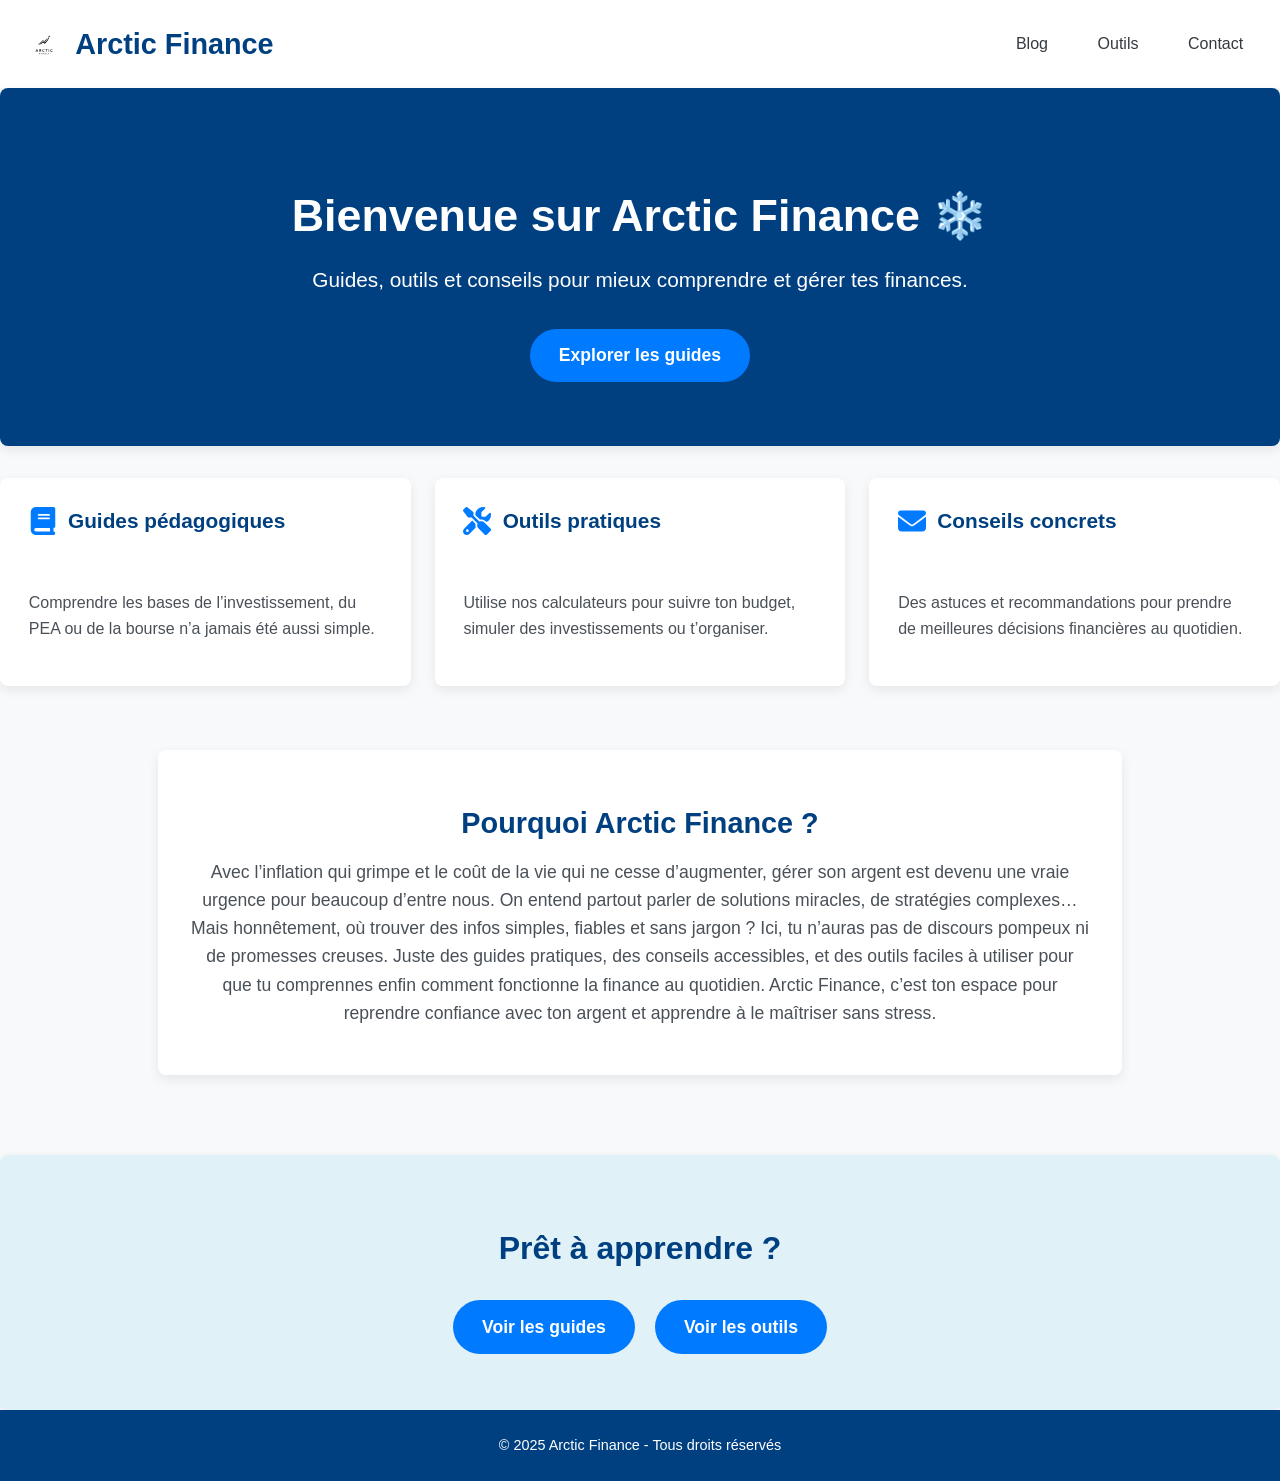
==== index.html @ b38e9c61 "Remplacement du logo en .png par un logo en .svg" ====
<!DOCTYPE html>
<html lang="fr">
<head>
  <meta charset="UTF-8" />
  <meta name="viewport" content="width=device-width, initial-scale=1" />
  <title>Arctic Finance - Bienvenue</title>
  <link rel="stylesheet" href="style.css" />
</head>
<body>

<header class="main-header">
    <div class="header-content">
    <a href="index.html" class="logo-link"> <div class="logo-container">
            <img src="Logo-Arctic-Finance.svg" alt="Logo Arctic Finance" class="site-logo" />
            <span class="site-title-text">Arctic Finance</span>
        </div>
    </a>
</div>

    <nav class="main-nav">
        <ul>
            <li><a href="blog.html">Blog</a></li>
            <li><a href="outils.html">Outils</a></li>
            <li><a href="contact.html">Contact</a></li>
        </ul>
    </nav>
</header>

  <section class="hero">
    <h1>Bienvenue sur Arctic Finance ❄️</h1>
    <p>Guides, outils et conseils pour mieux comprendre et gérer tes finances.</p>
    <a href="blog-guides.html" class="cta-button">Explorer les guides</a>
  </section>

  <section class="features">
    <a href="blog-guides.html" class="card-link">
      <div class="card">
        <h2>
          <svg class="card-icon" xmlns="http://www.w3.org/2000/svg" viewBox="0 0 448 512"><path d="M96 0C43 0 0 43 0 96L0 416c0 53 43 96 96 96l288 0 32 0c17.7 0 32-14.3 32-32s-14.3-32-32-32l0-64c17.7 0 32-14.3 32-32l0-320c0-17.7-14.3-32-32-32L384 0 96 0zm0 384l256 0 0 64L96 448c-17.7 0-32-14.3-32-32s14.3-32 32-32zm32-240c0-8.8 7.2-16 16-16l192 0c8.8 0 16 7.2 16 16s-7.2 16-16 16l-192 0c-8.8 0-16-7.2-16-16zm16 48l192 0c8.8 0 16 7.2 16 16s-7.2 16-16 16l-192 0c-8.8 0-16-7.2-16-16s7.2-16 16-16z"/></svg>
          Guides pédagogiques
        </h2>
        <p>Comprendre les bases de l’investissement, du PEA ou de la bourse n’a jamais été aussi simple.</p>
      </div>
    </a>

    <a href="outils.html" class="card-link">
    <div class="card">
        <h2>
            <svg class="card-icon" xmlns="http://www.w3.org/2000/svg" viewBox="0 0 512 512"><path d="M78.6 5C69.1-2.4 55.6-1.5 47 7L7 47c-8.5 8.5-9.4 22-2.1 31.6l80 104c4.5 5.9 11.6 9.4 19 9.4l54.1 0 109 109c-14.7 29-10 65.4 14.3 89.6l112 112c12.5 12.5 32.8 12.5 45.3 0l64-64c12.5-12.5 12.5-32.8 0-45.3l-112-112c-24.2-24.2-60.6-29-89.6-14.3l-109-109 0-54.1c0-7.5-3.5-14.5-9.4-19L78.6 5zM19.9 396.1C7.2 408.8 0 426.1 0 444.1C0 481.6 30.4 512 67.9 512c18 0 35.3-7.2 48-19.9L233.7 374.3c-7.8-20.9-9-43.6-3.6-65.1l-61.7-61.7L19.9 396.1zM512 144c0-10.5-1.1-20.7-3.2-30.5c-2.4-11.2-16.1-14.1-24.2-6l-63.9 63.9c-3 3-7.1 4.7-11.3 4.7L352 176c-8.8 0-16-7.2-16-16l0-57.4c0-4.2 1.7-8.3 4.7-11.3l63.9-63.9c8.1-8.1 5.2-21.8-6-24.2C388.7 1.1 378.5 0 368 0C288.5 0 224 64.5 224 144l0 .8 85.3 85.3c36-9.1 75.8 .5 104 28.7L429 274.5c49-23 83-72.8 83-130.5zM56 432a24 24 0 1 1 48 0 24 24 0 1 1 -48 0z"/></svg>
            Outils pratiques
        </h2>
        <p>Utilise nos calculateurs pour suivre ton budget, simuler des investissements ou t’organiser.</p>
    </div>
</a>

    <a href="#" class="card-link"> <div class="card">
        <h2>
            <svg class="card-icon" xmlns="http://www.w3.org/2000/svg" viewBox="0 0 512 512"><path d="M48 64C21.5 64 0 85.5 0 112c0 15.1 7.1 29.3 19.2 38.4L236.8 313.6c11.4 8.5 27 8.5 38.4 0L492.8 150.4c12.1-9.1 19.2-23.3 19.2-38.4c0-26.5-21.5-48-48-48L48 64zM0 176L0 384c0 35.3 28.7 64 64 64l384 0c35.3 0 64-28.7 64-64l0-208L294.4 339.2c-22.8 17.1-54 17.1-76.8 0L0 176z"/></svg>
            Conseils concrets
        </h2>
        <p>Des astuces et recommandations pour prendre de meilleures décisions financières au quotidien.</p>
    </div>
</a>
  </section>

  <section id="why-arctic">
    <h2>Pourquoi Arctic Finance ?</h2>
    <p>
      Avec l’inflation qui grimpe et le coût de la vie qui ne cesse d’augmenter, gérer son argent est devenu une vraie urgence pour beaucoup d’entre nous.
      On entend partout parler de solutions miracles, de stratégies complexes… Mais honnêtement, où trouver des infos simples, fiables et sans jargon ?
      Ici, tu n’auras pas de discours pompeux ni de promesses creuses. Juste des guides pratiques, des conseils accessibles, et des outils faciles à utiliser pour que tu comprennes enfin comment fonctionne la finance au quotidien.
      Arctic Finance, c’est ton espace pour reprendre confiance avec ton argent et apprendre à le maîtriser sans stress.
    </p>
</section>

  <section class="cta">
    <h2>Prêt à apprendre ?</h2>
    <a href="blog-guides.html" class="cta-button">Voir les guides</a>
    <a href="outils.html" class="cta-button">Voir les outils</a>
  </section>

  <footer>
    <p>© 2025 Arctic Finance - Tous droits réservés</p>
  </footer>
</body>
</html>
---- style.css ----
/* Variables pour les couleurs */
:root {
    --arctic-blue-dark: #004080; /* Bleu foncé pour les titres, accents */
    --arctic-blue-medium: #007bff; /* Bleu moyen pour les liens, boutons CTA */
    --arctic-blue-light: #e0f2f7; /* Bleu très clair pour les fonds subtils */
    --white: #ffffff;
    --light-gray: #f8f9fa; /* Arrière-plan général */
    --medium-gray: #dee2e6; /* Bordures, séparateurs */
    --dark-gray: #343a40; /* Texte principal */
    --text-color: #495057; /* Couleur de texte par défaut */
    --box-shadow: 0 4px 12px rgba(0, 0, 0, 0.08); /* Ombre légère pour les cartes */
    --border-radius: 8px;
    --transition-speed: 0.3s;
}

/* Styles généraux */
body {
    font-family: 'Segoe UI', Tahoma, Geneva, Verdana, sans-serif;
    margin: 0;
    padding: 0;
    line-height: 1.6;
    color: var(--text-color);
    background-color: var(--light-gray);
    display: flex;
    flex-direction: column;
    min-height: 100vh;
}

main {
    flex-grow: 1; /* Permet au contenu principal de prendre l'espace disponible */
    max-width: 1100px; /* Largeur maximale pour le contenu principal */
    margin: 2rem auto; /* Centrage et espace vertical */
    padding: 0 1.5rem; /* Padding horizontal pour les petits écrans */
}

@media (min-width: 768px) {
    main {
        padding: 0 2rem; /* Plus de padding sur les grands écrans */
    }
}


a {
    color: var(--arctic-blue-medium);
    text-decoration: none;
    transition: color var(--transition-speed) ease;
}

a:hover {
    color: var(--arctic-blue-dark);
}

h1, h2, h3, h4, h5, h6 {
    color: var(--arctic-blue-dark);
    margin-bottom: 0.8rem;
    line-height: 1.2;
}

p {
    margin-bottom: 1rem;
}

/* --- Header et Navigation --- */
.main-header {
    background-color: var(--white);
    box-shadow: 0 2px 8px rgba(0, 0, 0, 0.05);
    padding: 0.8rem 1.5rem;
    display: flex;
    flex-direction: column; /* Par défaut, les éléments sont en colonne */
    align-items: center;
    justify-content: space-between;
    gap: 1rem; /* Espace entre le logo et la nav */
}

@media (min-width: 768px) {
    .main-header {
        flex-direction: row; /* En ligne sur les écrans plus larges */
    }
}

.header-content {
    display: flex;
    align-items: center;
    flex-wrap: wrap; /* Permet au logo et titre de passer à la ligne si l'espace est limité */
    justify-content: center; /* Centrer sur mobile */
    text-align: center; /* Centrer le texte si le logo est sur une autre ligne */
}

@media (min-width: 768px) {
    .header-content {
        justify-content: flex-start; /* Aligner à gauche sur desktop */
        text-align: left;
    }
}


.logo-container {
    display: flex;
    align-items: center;
    gap: 0.7rem;
}

.site-logo {
    height: 40px; /* Taille du logo */
    width: auto;
    border-radius: 50%; /* Si tu veux un effet rond */
}

.site-title-text {
    font-size: 1.8rem;
    font-weight: 700;
    color: var(--arctic-blue-dark);
    white-space: nowrap; /* Empêche le titre de se couper */
}

.main-nav ul,
nav ul { /* Applique aussi au nav simple sur les autres pages */
    list-style: none;
    margin: 0;
    padding: 0;
    display: flex;
    flex-wrap: wrap; /* Permet aux éléments de passer à la ligne */
    justify-content: center; /* Centrer les liens */
    gap: 1rem 1.5rem; /* Espacement entre les liens */
}

.main-nav a,
nav a {
    display: block; /* Rend la zone cliquable plus grande */
    padding: 0.5rem 0.8rem;
    color: var(--dark-gray);
    font-weight: 500;
    transition: background-color var(--transition-speed) ease, color var(--transition-speed) ease;
    border-radius: var(--border-radius);
}

.main-nav a:hover,
nav a:hover,
.main-nav a.active,
nav a.active {
    background-color: var(--arctic-blue-light);
    color: var(--arctic-blue-dark);
}

/* --- Section Hero (Accueil) --- */
.hero {
    background-color: var(--arctic-blue-dark);
    color: var(--white);
    text-align: center;
    padding: 4rem 1.5rem;
    margin-bottom: 2rem;
    border-radius: var(--border-radius);
    box-shadow: var(--box-shadow);
}

.hero h1 {
    color: var(--white);
    font-size: 2.8rem;
    margin-bottom: 1rem;
}

.hero p {
    font-size: 1.3rem;
    margin-bottom: 2rem;
    max-width: 800px;
    margin-left: auto;
    margin-right: auto;
}

.cta-button {
    display: inline-block;
    background-color: var(--arctic-blue-medium);
    color: var(--white);
    padding: 0.8rem 1.8rem;
    border-radius: 50px; /* Bouton arrondi */
    font-weight: 600;
    font-size: 1.1rem;
    transition: background-color var(--transition-speed) ease, transform var(--transition-speed) ease;
    border: none;
    cursor: pointer;
}

.cta-button:hover {
    background-color: var(--arctic-blue-dark);
    transform: translateY(-2px); /* Léger effet de soulèvement */
}

/* --- Sections Features et Cards --- */
.features {
    display: grid;
    grid-template-columns: repeat(auto-fit, minmax(280px, 1fr)); /* 3 colonnes flexibles */
    gap: 1.5rem;
    margin-bottom: 2rem;
}

.card {
    background-color: var(--white);
    padding: 1.8rem;
    border-radius: var(--border-radius);
    box-shadow: var(--box-shadow);
    transition: transform var(--transition-speed) ease, box-shadow var(--transition-speed) ease;
    display: flex;
    flex-direction: column;
    justify-content: space-between;
    min-height: 150px; /* Hauteur minimale pour l'homogénéité */
}

.card:hover {
    transform: translateY(-5px); /* Léger effet de soulèvement au survol */
    box-shadow: 0 6px 16px rgba(0, 0, 0, 0.12);
}

.card h2 {
    font-size: 1.3rem;
    margin-top: 0;
    display: flex;
    align-items: center;
    gap: 0.7rem;
    color: var(--arctic-blue-dark);
}

.card p {
    font-size: 1rem;
    color: var(--text-color);
}

.card-icon {
    width: 28px; /* Taille des icônes SVG */
    height: 28px;
    fill: var(--arctic-blue-medium); /* Couleur de l'icône */
}

/* Pour le SVG spécifique sur la page d'accueil */
.features .card svg path {
    fill: var(--arctic-blue-medium);
}


/* --- Section "Pourquoi Arctic Finance" --- */
#why-arctic {
    background-color: var(--white);
    max-width: 700px;
    margin: 3rem auto;
    padding: 2rem;
    border-radius: var(--border-radius);
    box-shadow: var(--box-shadow);
    color: var(--dark-gray); /* Couleur de texte plus foncée pour le contraste */
    text-align: center;
}

#why-arctic h2 {
    color: var(--arctic-blue-dark);
    font-size: 1.8rem;
    margin-bottom: 1rem;
}

#why-arctic p {
    font-size: 1.1rem;
    line-height: 1.6;
}

/* --- Section CTA (Apprendre / Explorer) --- */
.cta {
    text-align: center;
    padding: 3rem 1.5rem;
    background-color: var(--arctic-blue-light);
    border-radius: var(--border-radius);
    margin-top: 3rem;
    box-shadow: var(--box-shadow);
}

.cta h2 {
    font-size: 2rem;
    margin-bottom: 1.5rem;
    color: var(--arctic-blue-dark);
}

.cta .cta-button {
    margin: 0.5rem;
}

/* --- Footer --- */
footer {
    background-color: var(--arctic-blue-dark);
    color: var(--white);
    text-align: center;
    padding: 1.5rem 1rem;
    margin-top: auto; /* Pousse le footer en bas de page */
    font-size: 0.9rem;
}

/* --- Styles spécifiques aux pages --- */

/* Page Blog */
.blog-section h2 {
    font-size: 2.2rem;
    text-align: center;
    margin-bottom: 1rem;
}

.blog-section .intro {
    font-size: 1.1rem;
    text-align: center;
    margin-bottom: 2rem;
    color: var(--text-color);
}

.blog-links {
    display: grid;
    grid-template-columns: repeat(auto-fit, minmax(250px, 1fr));
    gap: 1.5rem;
}

.blog-links .card {
    display: flex;
    justify-content: center;
    align-items: center;
    text-align: center;
    font-size: 1.5rem;
    font-weight: 600;
    color: var(--arctic-blue-dark);
    height: 120px; /* Hauteur fixe pour les cartes de catégorie */
    transition: background-color var(--transition-speed) ease;
}

.blog-links .card:hover {
    background-color: var(--arctic-blue-light);
}

.blog-links .card-link {
    text-decoration: none;
    color: inherit;
}

.blog-links .card.disabled {
    opacity: 0.6;
    cursor: not-allowed;
    background-color: var(--medium-gray);
    color: var(--dark-gray);
}

.blog-links .card.disabled:hover {
    transform: none;
    box-shadow: var(--box-shadow);
    background-color: var(--medium-gray); /* Pas de changement de couleur au survol */
}

/* Page Outils */
.outil-interets {
    background-color: var(--white);
    padding: 2rem;
    border-radius: var(--border-radius);
    box-shadow: var(--box-shadow);
    max-width: 600px;
    margin: 2rem auto;
}

.outil-interets h2 {
    text-align: center;
    margin-bottom: 1.5rem;
    font-size: 1.8rem;
}

.outil-interets form {
    display: flex;
    flex-direction: column;
    gap: 1rem;
}

.outil-interets label {
    font-weight: 600;
    color: var(--dark-gray);
    margin-bottom: 0.2rem;
    display: block; /* Assure que le label prend sa propre ligne */
}

.outil-interets input[type="number"],
.outil-interets select {
    width: calc(100% - 20px); /* Ajuste pour le padding */
    padding: 0.8rem 10px;
    border: 1px solid var(--medium-gray);
    border-radius: 5px;
    font-size: 1rem;
    box-sizing: border-box; /* Inclut padding et border dans la largeur */
}

.outil-interets button[type="submit"] {
    background-color: var(--arctic-blue-medium);
    color: var(--white);
    padding: 0.9rem 1.5rem;
    border: none;
    border-radius: 5px;
    font-size: 1.1rem;
    cursor: pointer;
    transition: background-color var(--transition-speed) ease;
    margin-top: 1rem;
}

.outil-interets button[type="submit"]:hover {
    background-color: var(--arctic-blue-dark);
}

.resultat {
    margin-top: 1.5rem;
    padding: 1rem;
    background-color: var(--arctic-blue-light);
    border: 1px solid var(--arctic-blue-medium);
    border-radius: var(--border-radius);
    text-align: center;
    font-size: 1.2rem;
    font-weight: 600;
    color: var(--arctic-blue-dark);
}

/* Page Contact */
#contact-form {
    background-color: var(--white);
    padding: 2rem;
    border-radius: var(--border-radius);
    box-shadow: var(--box-shadow);
    display: flex;
    flex-direction: column;
    gap: 1rem;
    max-width: 600px;
    margin: 2rem auto;
}

#contact-form h1,
#contact-form p {
    text-align: center;
}

#contact-form div {
    margin-bottom: 0.5rem;
}

#contact-form label {
    display: block;
    margin-bottom: 0.5rem;
    font-weight: 600;
    color: var(--dark-gray);
}

#contact-form input[type="text"],
#contact-form input[type="email"],
#contact-form textarea {
    width: calc(100% - 20px);
    padding: 0.8rem 10px;
    border: 1px solid var(--medium-gray);
    border-radius: 5px;
    font-size: 1rem;
    box-sizing: border-box;
}

#contact-form textarea {
    resize: vertical; /* Permet le redimensionnement vertical */
    min-height: 100px;
}

#contact-form button[type="submit"] {
    background-color: var(--arctic-blue-medium);
    color: var(--white);
    padding: 0.9rem 1.5rem;
    border: none;
    border-radius: 5px;
    font-size: 1.1rem;
    cursor: pointer;
    transition: background-color var(--transition-speed) ease;
    align-self: flex-start; /* Aligner le bouton à gauche */
    margin-top: 1rem;
}

#contact-form button[type="submit"]:hover {
    background-color: var(--arctic-blue-dark);
}

#contact-info {
    text-align: center;
    margin-top: 2rem;
    padding: 1.5rem;
    background-color: var(--arctic-blue-light);
    border-radius: var(--border-radius);
    box-shadow: var(--box-shadow);
}

#contact-info h2 {
    margin-bottom: 0.8rem;
    font-size: 1.6rem;
    color: var(--arctic-blue-dark);
}

#contact-info p {
    font-size: 1.1rem;
    margin: 0;
}

#modal {
    position: fixed;
    top: 0;
    left: 0;
    width: 100vw;
    height: 100vh;
    background: rgba(0, 0, 0, 0.6);
    display: flex;
    justify-content: center;
    align-items: center;
    z-index: 1000;
    display: none; /* Masqué par défaut */
    backdrop-filter: blur(5px); /* Effet de flou sur l'arrière-plan */
}

#modal > div {
    background: var(--white);
    padding: 2.5rem;
    border-radius: var(--border-radius);
    max-width: 450px;
    text-align: center;
    box-shadow: 0 5px 20px rgba(0, 0, 0, 0.4);
    animation: fadeInScale 0.3s ease-out forwards; /* Animation à l'apparition */
}

@keyframes fadeInScale {
    from {
        opacity: 0;
        transform: scale(0.9);
    }
    to {
        opacity: 1;
        transform: scale(1);
    }
}

#modal h2 {
    color: var(--arctic-blue-dark);
    margin-bottom: 1rem;
    font-size: 1.8rem;
}

#modal p {
    font-size: 1.1rem;
    color: var(--dark-gray);
}


/* Page Guides et Articles (Général) */
.page-intro {
    background-color: var(--arctic-blue-light);
    padding: 2rem 1.5rem;
    border-radius: var(--border-radius);
    text-align: center;
    margin-bottom: 2rem;
    box-shadow: var(--box-shadow);
}

.page-intro h2 {
    font-size: 2rem;
    color: var(--arctic-blue-dark);
    margin-bottom: 0.8rem;
}

.page-intro p {
    font-size: 1.1rem;
    color: var(--text-color);
}

/* Listes d'articles/guides */
.actus-liste,
.guides-list { /* J'ai ajouté .guides-list pour la cohérence future */
    display: grid;
    gap: 1.5rem;
}

.actus-liste .preview,
.guides-list .preview,
.guides-list .card {
    background-color: var(--white);
    padding: 1.5rem;
    border-radius: var(--border-radius);
    box-shadow: var(--box-shadow);
    transition: transform var(--transition-speed) ease, box-shadow var(--transition-speed) ease;
    cursor: pointer;
}

.actus-liste .preview:hover,
.guides-list .preview:hover,
.guides-list .card:hover {
    transform: translateY(-5px);
    box-shadow: 0 6px 16px rgba(0, 0, 0, 0.12);
}

.actus-liste .preview h2,
.guides-list .preview h2,
.guides-list .card h2 {
    font-size: 1.5rem;
    margin-top: 0;
    color: var(--arctic-blue-dark);
}

.actus-liste .preview p,
.guides-list .preview p,
.guides-list .card p {
    font-size: 1rem;
    color: var(--text-color);
    margin-bottom: 1rem;
}

.actus-liste .preview .btn {
    display: inline-block;
    background-color: var(--arctic-blue-medium);
    color: var(--white);
    padding: 0.6rem 1.2rem;
    border-radius: 5px;
    font-weight: 500;
    transition: background-color var(--transition-speed) ease;
}

.actus-liste .preview .btn:hover {
    background-color: var(--arctic-blue-dark);
}

/* Styles pour les pages de contenu (ex: guide PEA) */
.article-content { /* Utilise cette classe pour le main des pages d'articles/guides */
    background-color: var(--white);
    padding: 2.5rem;
    border-radius: var(--border-radius);
    box-shadow: var(--box-shadow);
}

.article-content h1 {
    font-size: 2.5rem;
    margin-bottom: 1.5rem;
    text-align: center;
}

.article-content h2 {
    font-size: 1.8rem;
    border-bottom: 2px solid var(--arctic-blue-light);
    padding-bottom: 0.5rem;
    margin-top: 2rem;
    margin-bottom: 1rem;
}

.article-content p {
    font-size: 1.1rem;
    margin-bottom: 1.2rem;
}

.article-content ul,
.article-content ol {
    margin-left: 1.5rem;
    margin-bottom: 1.5rem;
    line-height: 1.8;
}

.article-content ul li::marker {
    color: var(--arctic-blue-medium);
}

.article-content ol li::marker {
    color: var(--arctic-blue-medium);
    font-weight: bold;
}

.article-content .return-link {
    display: inline-block;
    margin-top: 2rem;
    font-size: 1rem;
    font-weight: 600;
}

/* Réinitialisation des styles inline pour laisser le CSS prendre le dessus */
/* C'est important car les styles inline ont une priorité plus élevée */
/* Ceci s'assure que même si des styles inline subsistaient, le CSS prendrait le dessus.
   Cependant, l'objectif est de les retirer complètement du HTML. */
#why-arctic,
.contact-form-container,
.guides-container,
.outils-container {
    max-width: 900px;
    margin: 2rem auto !important;
    padding: 2rem !important;
    border-radius: var(--border-radius) !important;
    box-shadow: var(--box-shadow) !important;
    background-color: var(--white) !important;
    color: var(--text-color) !important;
    font-family: inherit !important;
}

/* Spécifique pour le main des pages qui avaient des styles inline */
body > nav + main {
    max-width: 900px;
    margin: 2rem auto;
    padding: 0 1.5rem;
}

/* Adapter les styles h1 des pages de contenu */
body > nav + main h1 {
    font-size: 2.2rem !important;
    color: var(--arctic-blue-dark) !important;
    margin-bottom: 1.5rem !important;
    text-align: left !important;
}

/* Adapter les styles de grille des pages de contenu */
body > nav + main > div {
    display: grid !important;
    gap: 1.5rem !important;
}

/* Enlève les styles inline des ancres dans les cartes */
.card a {
    text-decoration: none !important;
    color: inherit !important;
    display: block !important;
}

/* Correction pour le footer des pages de contenu */
footer p {
    font-size: 0.9rem;
    color: var(--white);
    margin: 0;
}

/* Styles Responsives */
@media (max-width: 768px) {
    .main-header {
        flex-direction: column;
        text-align: center;
    }
    .main-nav ul {
        flex-direction: column;
        gap: 0.5rem;
    }
    .hero h1 {
        font-size: 2rem;
    }
    .hero p {
        font-size: 1rem;
    }
    .features {
        grid-template-columns: 1fr; /* Une colonne sur mobile */
    }
    main {
        padding: 0 1rem;
    }
    #why-arctic,
    .outil-interets,
    #contact-form,
    #contact-info,
    .article-content {
        padding: 1.5rem 1rem;
        margin: 1.5rem auto;
    }
    .cta h2 {
        font-size: 1.8rem;
    }
}

@media (max-width: 480px) {
    .site-title-text {
        font-size: 1.5rem;
    }
    .site-logo {
        height: 35px;
    }
    .hero h1 {
        font-size: 1.8rem;
    }
    .hero p {
        font-size: 0.9rem;
    }
    .cta-button {
        padding: 0.6rem 1.2rem;
        font-size: 1rem;
    }
    .card h2 {
        font-size: 1.2rem;
    }
    .card p {
        font-size: 0.9rem;
    }
    .outil-interets input,
    .outil-interets select,
    .outil-interets button {
        padding: 0.7rem;
        font-size: 0.9rem;
    }
    #contact-form input,
    #contact-form textarea,
    #contact-form button {
        padding: 0.7rem;
        font-size: 0.9rem;
    }
}

/* --- Nouveaux styles pour le logo cliquable --- */
.logo-link {
    text-decoration: none; 
    color: inherit; 
    display: flex; 
    align-items: center; 
    padding: 0.5rem 0; 
}

.logo-link:hover .site-title-text {
    color: var(--arctic-blue-medium); 
}
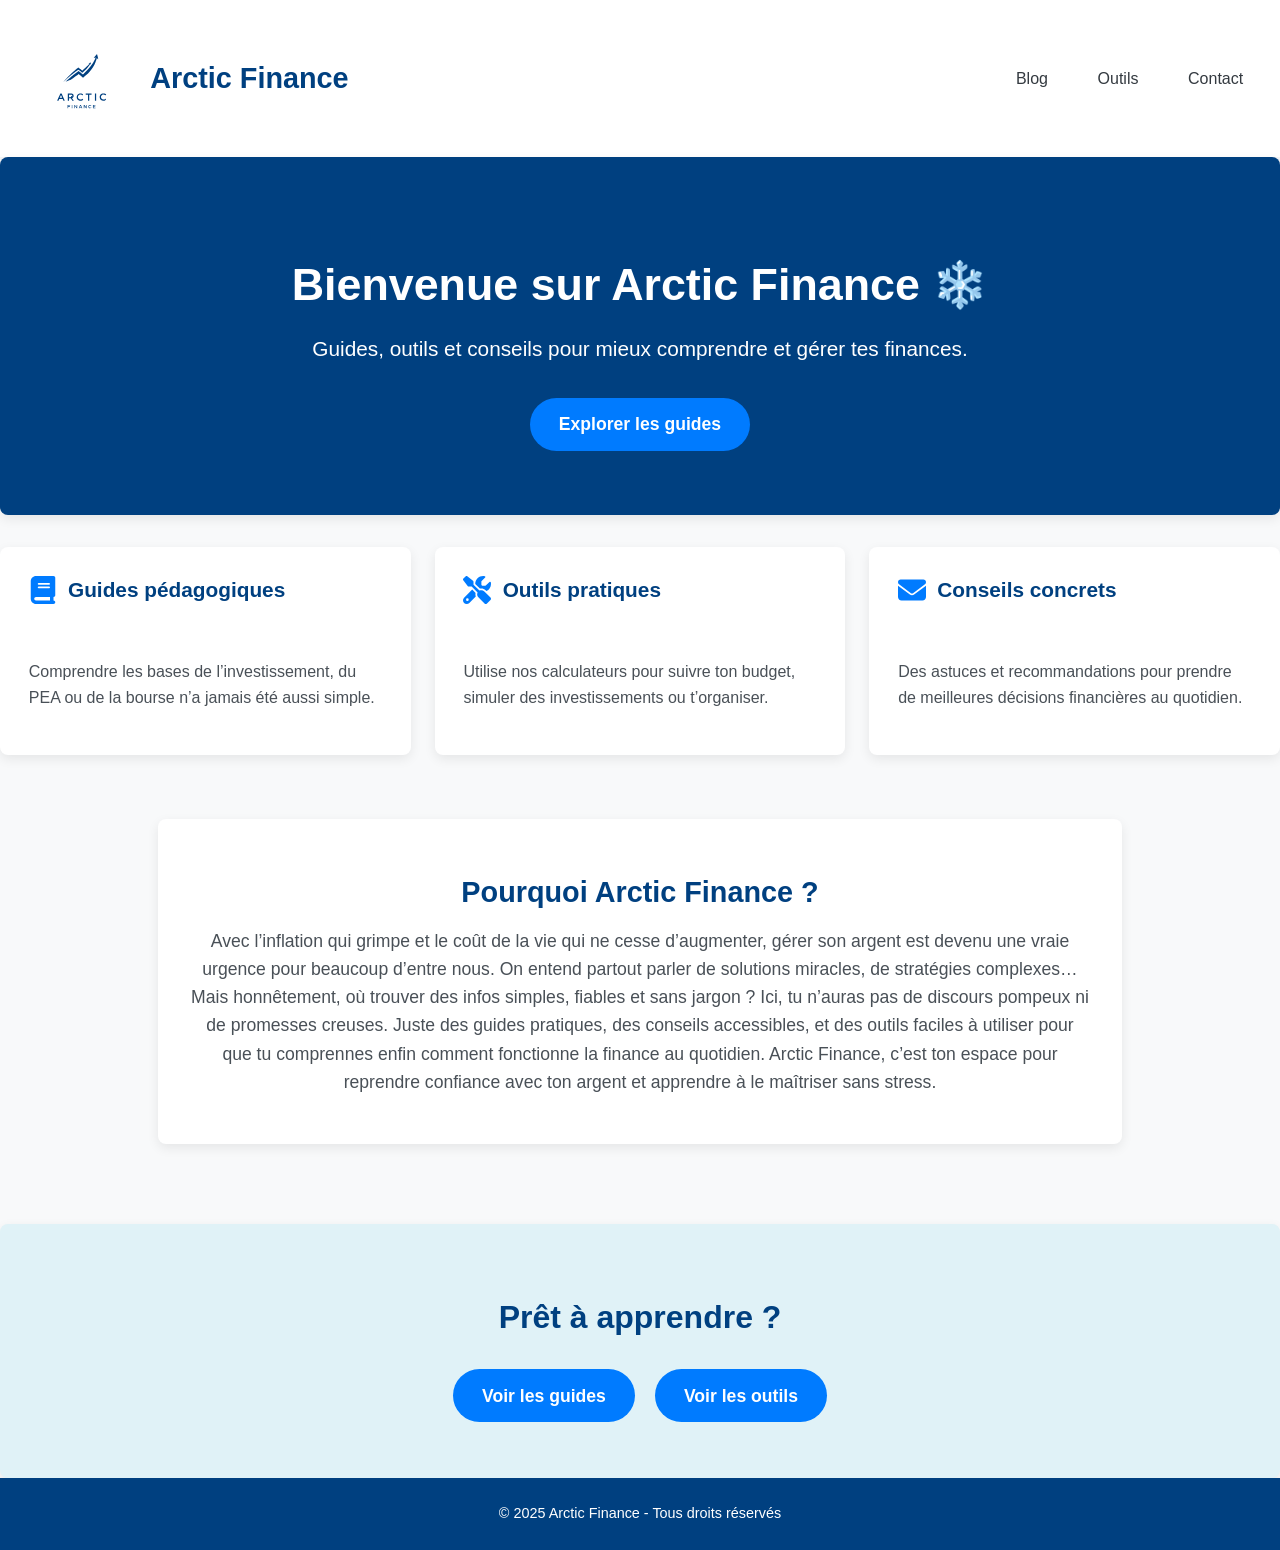
==== commit 18c1b5d6: "Ajout d'un favicon" ====
--- a/index.html
+++ b/index.html
@@ -1,13 +1,25 @@
 <!DOCTYPE html>
 <html lang="fr">
 <head>
-  <meta charset="UTF-8" />
-  <meta name="viewport" content="width=device-width, initial-scale=1" />
-  <title>Arctic Finance - Bienvenue</title>
-  <link rel="stylesheet" href="style.css" />
+    <meta charset="UTF-8" />
+    <meta name="viewport" content="width=device-width, initial-scale=1" />
+    <title>Arctic Finance - Bien bienvenue</title>
+    <link rel="stylesheet" href="style.css" />
+
+    <link rel="icon" type="image/x-icon" href="/favicon/favicon.ico">
+
+    <link rel="manifest" href="/favicon/site.webmanifest">
+    <meta name="theme-color" content="#ffffff">
+    <link rel="apple-touch-icon" sizes="180x180" href="/favicon/apple-touch-icon.png">
+
+    <link rel="icon" type="image/png" sizes="16x16" href="/favicon/favicon-16x16.png">
+    <link rel="icon" type="image/png" sizes="32x32" href="/favicon/favicon-32x32.png">
+    <link rel="icon" type="image/png" sizes="192x192" href="/favicon/android-chrome-192x192.png">
+    <link rel="icon" type="image/png" sizes="512x512" href="/favicon/android-chrome-512x512.png">
 </head>
 <body>
 
+  
 <header class="main-header">
     <div class="header-content">
     <a href="index.html" class="logo-link"> <div class="logo-container">
--- a/style.css
+++ b/style.css
@@ -101,7 +101,7 @@
 }
 
 .site-logo {
-    height: 40px; /* Taille du logo */
+    height: 115px; /* Taille du logo */
     width: auto;
     border-radius: 50%; /* Si tu veux un effet rond */
 }
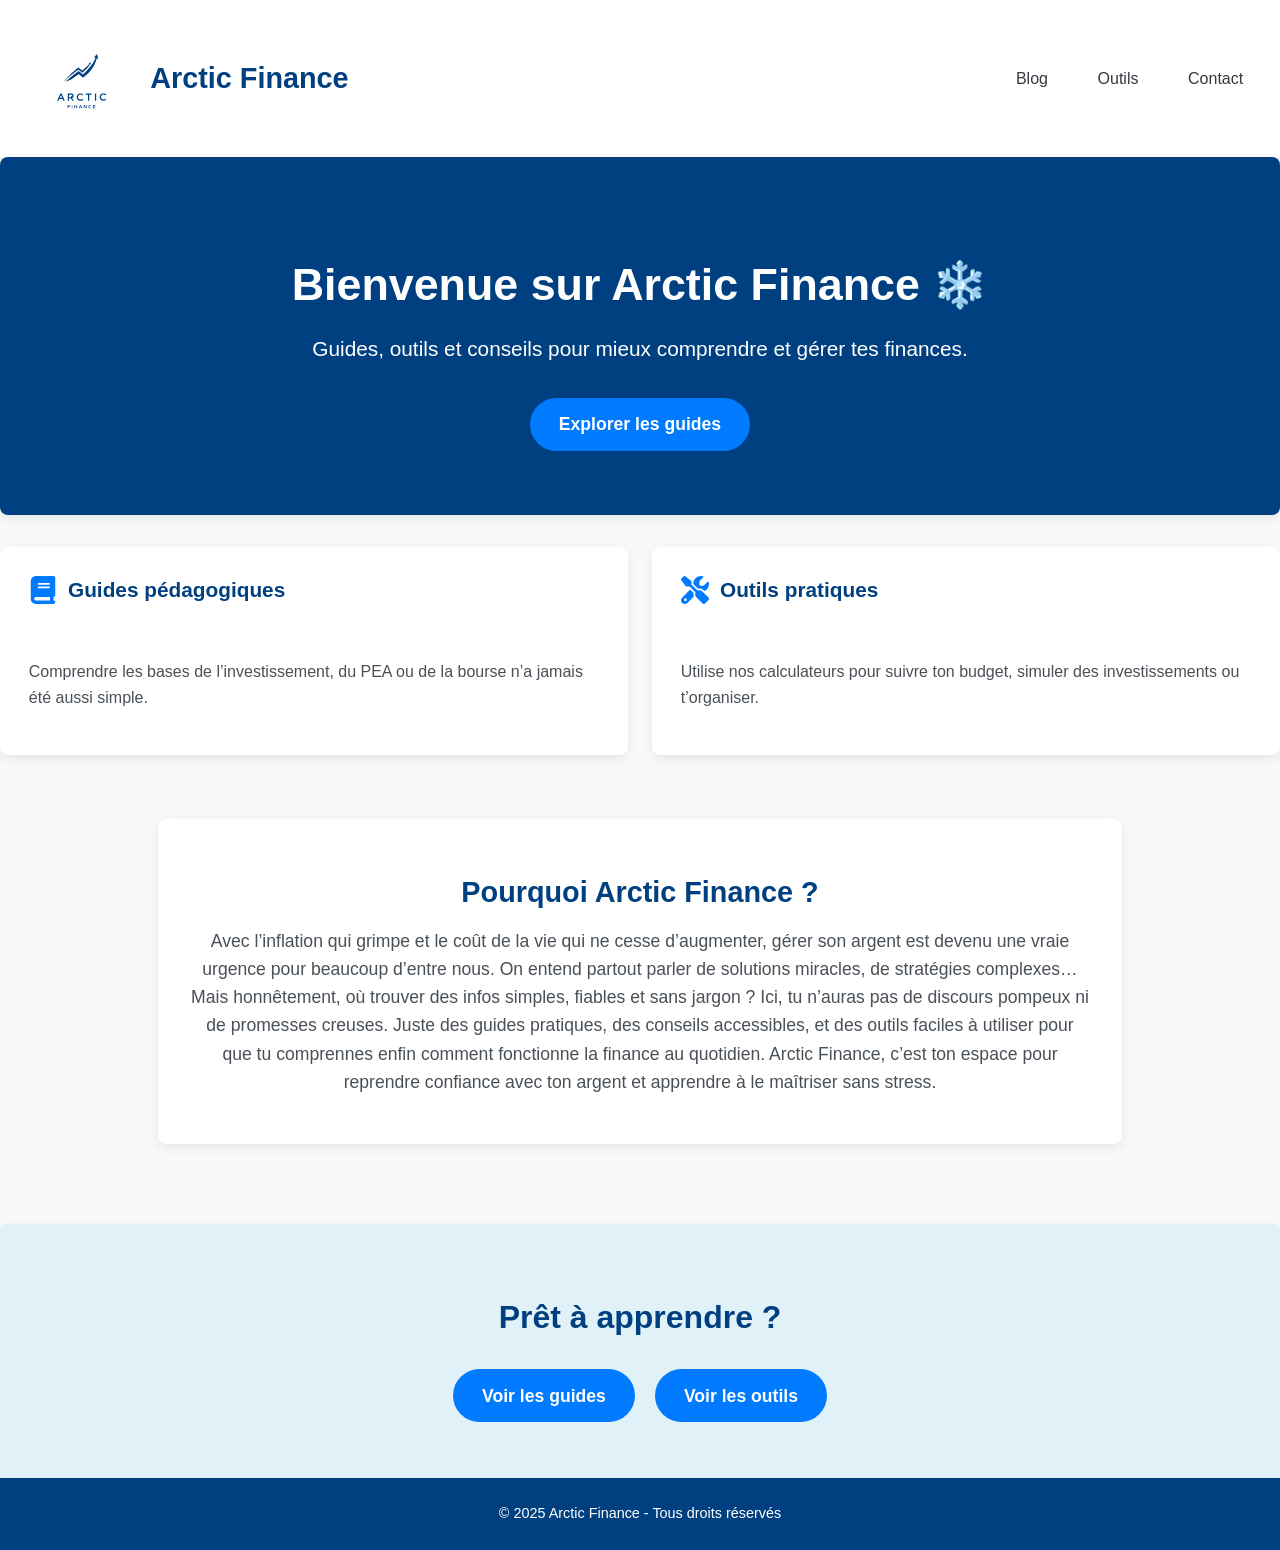
==== commit 7b4dc959: "Suppression de la section "Conseils concrets"" ====
--- a/index.html
+++ b/index.html
@@ -3,7 +3,7 @@
 <head>
     <meta charset="UTF-8" />
     <meta name="viewport" content="width=device-width, initial-scale=1" />
-    <title>Arctic Finance - Bien bienvenue</title>
+    <title>Arctic Finance - Bienvenue</title>
     <link rel="stylesheet" href="style.css" />
 
     <link rel="icon" type="image/x-icon" href="/favicon/favicon.ico">
@@ -65,14 +65,6 @@
     </div>
 </a>
 
-    <a href="#" class="card-link"> <div class="card">
-        <h2>
-            <svg class="card-icon" xmlns="http://www.w3.org/2000/svg" viewBox="0 0 512 512"><path d="M48 64C21.5 64 0 85.5 0 112c0 15.1 7.1 29.3 19.2 38.4L236.8 313.6c11.4 8.5 27 8.5 38.4 0L492.8 150.4c12.1-9.1 19.2-23.3 19.2-38.4c0-26.5-21.5-48-48-48L48 64zM0 176L0 384c0 35.3 28.7 64 64 64l384 0c35.3 0 64-28.7 64-64l0-208L294.4 339.2c-22.8 17.1-54 17.1-76.8 0L0 176z"/></svg>
-            Conseils concrets
-        </h2>
-        <p>Des astuces et recommandations pour prendre de meilleures décisions financières au quotidien.</p>
-    </div>
-</a>
   </section>
 
   <section id="why-arctic">
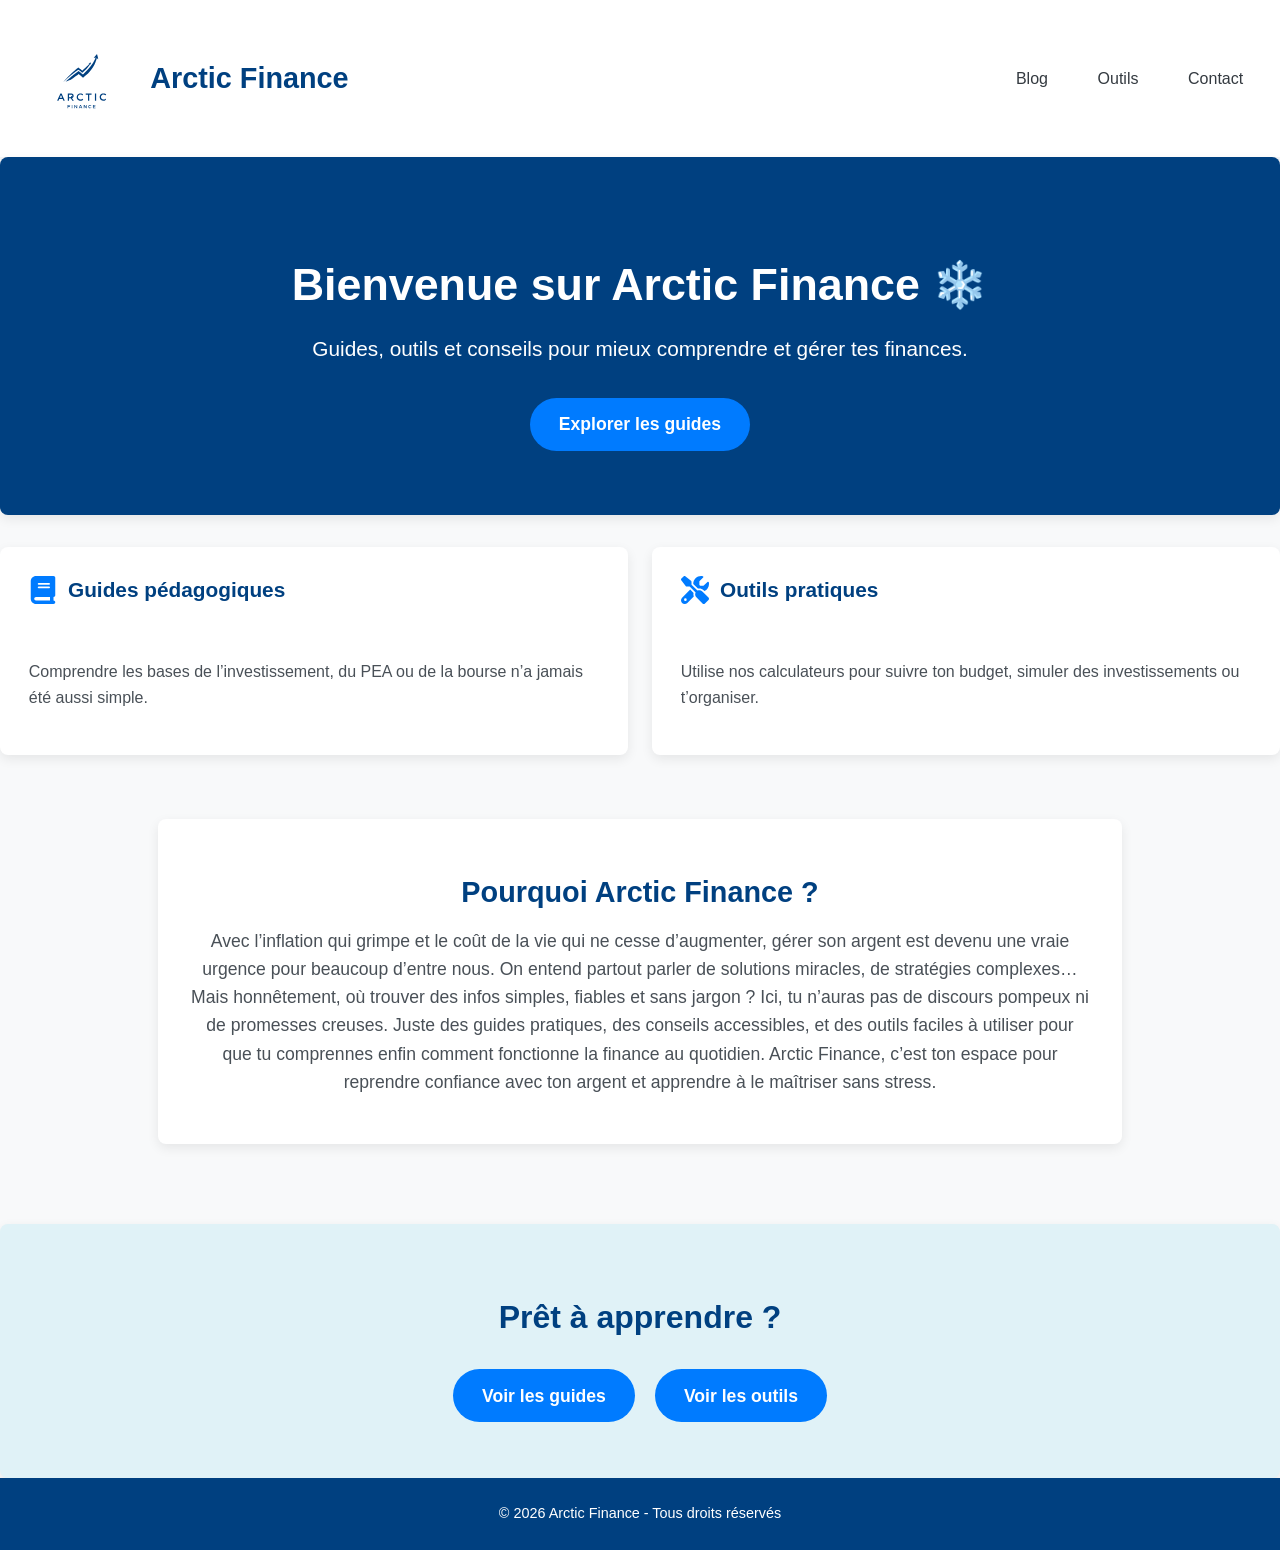
==== commit dd32aef9: "Modification du footer pour mettre à jour automatiquement l'année" ====
--- a/index.html
+++ b/index.html
@@ -3,7 +3,7 @@
 <head>
     <meta charset="UTF-8" />
     <meta name="viewport" content="width=device-width, initial-scale=1" />
-    <title>Arctic Finance - Bienvenue</title>
+    <title>Bienvenue - Arctic Finance</title>
     <link rel="stylesheet" href="style.css" />
 
     <link rel="icon" type="image/x-icon" href="/favicon/favicon.ico">
@@ -48,7 +48,7 @@
     <a href="blog-guides.html" class="card-link">
       <div class="card">
         <h2>
-          <svg class="card-icon" xmlns="http://www.w3.org/2000/svg" viewBox="0 0 448 512"><path d="M96 0C43 0 0 43 0 96L0 416c0 53 43 96 96 96l288 0 32 0c17.7 0 32-14.3 32-32s-14.3-32-32-32l0-64c17.7 0 32-14.3 32-32l0-320c0-17.7-14.3-32-32-32L384 0 96 0zm0 384l256 0 0 64L96 448c-17.7 0-32-14.3-32-32s14.3-32 32-32zm32-240c0-8.8 7.2-16 16-16l192 0c8.8 0 16 7.2 16 16s-7.2 16-16 16l-192 0c-8.8 0-16-7.2-16-16zm16 48l192 0c8.8 0 16 7.2 16 16s-7.2 16-16 16l-192 0c-8.8 0-16-7.2-16-16s7.2-16 16-16z"/></svg>
+          <svg class="card-icon" aria-hidden="true" xmlns="http://www.w3.org/2000/svg" viewBox="0 0 448 512"><path d="M96 0C43 0 0 43 0 96L0 416c0 53 43 96 96 96l288 0 32 0c17.7 0 32-14.3 32-32s-14.3-32-32-32l0-64c17.7 0 32-14.3 32-32l0-320c0-17.7-14.3-32-32-32L384 0 96 0zm0 384l256 0 0 64L96 448c-17.7 0-32-14.3-32-32s14.3-32 32-32zm32-240c0-8.8 7.2-16 16-16l192 0c8.8 0 16 7.2 16 16s-7.2 16-16 16l-192 0c-8.8 0-16-7.2-16-16zm16 48l192 0c8.8 0 16 7.2 16 16s-7.2 16-16 16l-192 0c-8.8 0-16-7.2-16-16s7.2-16 16-16z"/></svg>
           Guides pédagogiques
         </h2>
         <p>Comprendre les bases de l’investissement, du PEA ou de la bourse n’a jamais été aussi simple.</p>
@@ -58,7 +58,7 @@
     <a href="outils.html" class="card-link">
     <div class="card">
         <h2>
-            <svg class="card-icon" xmlns="http://www.w3.org/2000/svg" viewBox="0 0 512 512"><path d="M78.6 5C69.1-2.4 55.6-1.5 47 7L7 47c-8.5 8.5-9.4 22-2.1 31.6l80 104c4.5 5.9 11.6 9.4 19 9.4l54.1 0 109 109c-14.7 29-10 65.4 14.3 89.6l112 112c12.5 12.5 32.8 12.5 45.3 0l64-64c12.5-12.5 12.5-32.8 0-45.3l-112-112c-24.2-24.2-60.6-29-89.6-14.3l-109-109 0-54.1c0-7.5-3.5-14.5-9.4-19L78.6 5zM19.9 396.1C7.2 408.8 0 426.1 0 444.1C0 481.6 30.4 512 67.9 512c18 0 35.3-7.2 48-19.9L233.7 374.3c-7.8-20.9-9-43.6-3.6-65.1l-61.7-61.7L19.9 396.1zM512 144c0-10.5-1.1-20.7-3.2-30.5c-2.4-11.2-16.1-14.1-24.2-6l-63.9 63.9c-3 3-7.1 4.7-11.3 4.7L352 176c-8.8 0-16-7.2-16-16l0-57.4c0-4.2 1.7-8.3 4.7-11.3l63.9-63.9c8.1-8.1 5.2-21.8-6-24.2C388.7 1.1 378.5 0 368 0C288.5 0 224 64.5 224 144l0 .8 85.3 85.3c36-9.1 75.8 .5 104 28.7L429 274.5c49-23 83-72.8 83-130.5zM56 432a24 24 0 1 1 48 0 24 24 0 1 1 -48 0z"/></svg>
+            <svg class="card-icon" aria-hidden="true" xmlns="http://www.w3.org/2000/svg" viewBox="0 0 512 512"><path d="M78.6 5C69.1-2.4 55.6-1.5 47 7L7 47c-8.5 8.5-9.4 22-2.1 31.6l80 104c4.5 5.9 11.6 9.4 19 9.4l54.1 0 109 109c-14.7 29-10 65.4 14.3 89.6l112 112c12.5 12.5 32.8 12.5 45.3 0l64-64c12.5-12.5 12.5-32.8 0-45.3l-112-112c-24.2-24.2-60.6-29-89.6-14.3l-109-109 0-54.1c0-7.5-3.5-14.5-9.4-19L78.6 5zM19.9 396.1C7.2 408.8 0 426.1 0 444.1C0 481.6 30.4 512 67.9 512c18 0 35.3-7.2 48-19.9L233.7 374.3c-7.8-20.9-9-43.6-3.6-65.1l-61.7-61.7L19.9 396.1zM512 144c0-10.5-1.1-20.7-3.2-30.5c-2.4-11.2-16.1-14.1-24.2-6l-63.9 63.9c-3 3-7.1 4.7-11.3 4.7L352 176c-8.8 0-16-7.2-16-16l0-57.4c0-4.2 1.7-8.3 4.7-11.3l63.9-63.9c8.1-8.1 5.2-21.8-6-24.2C388.7 1.1 378.5 0 368 0C288.5 0 224 64.5 224 144l0 .8 85.3 85.3c36-9.1 75.8 .5 104 28.7L429 274.5c49-23 83-72.8 83-130.5zM56 432a24 24 0 1 1 48 0 24 24 0 1 1 -48 0z"/></svg>
             Outils pratiques
         </h2>
         <p>Utilise nos calculateurs pour suivre ton budget, simuler des investissements ou t’organiser.</p>
@@ -84,7 +84,21 @@
   </section>
 
   <footer>
-    <p>© 2025 Arctic Finance - Tous droits réservés</p>
-  </footer>
+    <p>&copy; <span id="current-year"></span> Arctic Finance - Tous droits réservés</p>
+</footer>
+
+<script>
+    // Obtenez l'élément du span où l'année doit être affichée
+    const yearSpan = document.getElementById('current-year');
+
+    // Obtenez l'année actuelle
+    const currentYear = new Date().getFullYear();
+
+    // Mettez à jour le contenu du span avec l'année actuelle
+    if (yearSpan) { // Vérifie si l'élément existe avant de le modifier
+        yearSpan.textContent = currentYear;
+    }
+</script>
+
 </body>
 </html>
--- a/style.css
+++ b/style.css
@@ -804,4 +804,256 @@
 
 .logo-link:hover .site-title-text {
     color: var(--arctic-blue-medium); 
+}
+
+/* --- Blog Page Specific Styles --- */
+
+/* Main content area for the blog */
+.blog-main-content {
+    padding: 20px; /* Adjust as needed */
+    max-width: 1200px; /* Max width for content */
+    margin: 20px auto; /* Center the content */
+    display: flex; /* Use flexbox for overall layout */
+    flex-direction: column; /* Stack sections vertically */
+    gap: 40px; /* Space between sections */
+}
+
+/* Introduction section (h1, p.intro, blog-links) */
+.blog-main-content section:first-of-type {
+    text-align: center;
+}
+
+.blog-main-content h1 {
+    font-size: 2.8em; /* Larger title for the main page heading */
+    color: var(--primary-color); /* Assuming you have a primary color variable */
+    margin-bottom: 15px;
+    font-weight: 700;
+}
+
+.blog-main-content .intro {
+    font-size: 1.2em;
+    color: var(--text-color-light); /* Lighter text for intro */
+    margin-bottom: 40px;
+    max-width: 800px;
+    margin-left: auto;
+    margin-right: auto;
+}
+
+/* Category Cards (Guides, Actualités) */
+.blog-links {
+    display: flex;
+    justify-content: center;
+    gap: 30px; /* Space between cards */
+    flex-wrap: wrap; /* Allow cards to wrap on smaller screens */
+    margin-bottom: 50px;
+}
+
+.blog-links .card-link {
+    text-decoration: none; /* Remove underline from links */
+    color: inherit; /* Inherit text color */
+}
+
+.blog-links .card {
+    background-color: var(--card-background); /* Card background color */
+    border-radius: 10px;
+    padding: 30px;
+    text-align: center;
+    box-shadow: 0 4px 15px rgba(0, 0, 0, 0.1);
+    transition: transform 0.3s ease, box-shadow 0.3s ease;
+    width: 250px; /* Fixed width for cards */
+    display: flex; /* Enable flexbox for vertical alignment */
+    flex-direction: column; /* Stack h2 and p vertically */
+    align-items: center; /* Center items horizontally */
+    min-height: 180px; /* Minimum height for cards */
+    justify-content: center; /* Center content vertically */
+    border: 1px solid var(--border-color); /* Light border */
+}
+
+.blog-links .card:hover {
+    transform: translateY(-5px); /* Lift effect on hover */
+    box-shadow: 0 6px 20px rgba(0, 0, 0, 0.15);
+}
+
+.blog-links .card h2 {
+    font-size: 1.8em;
+    margin-top: 15px; /* Space between icon and text */
+    margin-bottom: 0;
+    display: flex;
+    align-items: center;
+    justify-content: center;
+    color: var(--heading-color); /* Assuming a heading color variable */
+}
+
+.blog-links .card-icon {
+    width: 60px; /* Adjust icon size */
+    height: 60px;
+    margin-right: 10px; /* Space between icon and text */
+}
+
+/* Adjust SVG fill color for dark theme if necessary */
+@media (prefers-color-scheme: dark) {
+    .blog-links .card-icon path.st0 { /* Assuming st0 is the class for the main path in your SVG */
+        fill: var(--text-color); /* Change SVG icon color for dark mode */
+    }
+}
+
+
+/* Latest Articles Section */
+.blog-articles h2 {
+    text-align: center;
+    font-size: 2.2em;
+    color: var(--primary-color);
+    margin-bottom: 30px;
+    font-weight: 700;
+}
+
+.articles-grid {
+    display: grid;
+    grid-template-columns: repeat(auto-fit, minmax(300px, 1fr)); /* Responsive grid */
+    gap: 30px; /* Space between articles */
+    justify-content: center; /* Center grid items if they don't fill the row */
+}
+
+.blog-post-card {
+    background-color: var(--card-background);
+    border-radius: 10px;
+    box-shadow: 0 4px 15px rgba(0, 0, 0, 0.08);
+    overflow: hidden; /* Ensures image corners are rounded */
+    transition: transform 0.3s ease, box-shadow 0.3s ease;
+    display: flex;
+    flex-direction: column;
+}
+
+.blog-post-card:hover {
+    transform: translateY(-5px);
+    box-shadow: 0 6px 20px rgba(0, 0, 0, 0.12);
+}
+
+.blog-post-card .post-thumbnail {
+    width: 100%;
+    height: 200px; /* Fixed height for thumbnails */
+    object-fit: cover; /* Ensures image covers the area without distortion */
+    display: block; /* Remove extra space below image */
+}
+
+.blog-post-card .post-content {
+    padding: 20px;
+    flex-grow: 1; /* Allows content to take up remaining space */
+    display: flex;
+    flex-direction: column;
+}
+
+.blog-post-card .post-category {
+    display: inline-block;
+    background-color: var(--primary-color-light); /* Lighter version of primary color */
+    color: var(--primary-color);
+    font-weight: bold;
+    padding: 5px 10px;
+    border-radius: 5px;
+    font-size: 0.85em;
+    margin-bottom: 10px;
+}
+
+.blog-post-card h3 {
+    font-size: 1.5em;
+    color: var(--heading-color);
+    margin-top: 0;
+    margin-bottom: 10px;
+    line-height: 1.3;
+}
+
+.blog-post-card p {
+    font-size: 0.95em;
+    color: var(--text-color-light);
+    line-height: 1.6;
+    margin-bottom: 20px;
+    flex-grow: 1; /* Allow paragraph to push 'read more' to bottom */
+}
+
+.blog-post-card .read-more {
+    display: inline-block;
+    color: var(--accent-color); /* Use an accent color for links */
+    text-decoration: none;
+    font-weight: bold;
+    transition: color 0.3s ease;
+    align-self: flex-start; /* Align link to the start */
+}
+
+.blog-post-card .read-more:hover {
+    color: var(--primary-color); /* Change color on hover */
+    text-decoration: underline;
+}
+
+/* Responsive adjustments */
+@media (max-width: 768px) {
+    .blog-main-content h1 {
+        font-size: 2.2em;
+    }
+
+    .blog-main-content .intro {
+        font-size: 1em;
+    }
+
+    .blog-links {
+        flex-direction: column; /* Stack cards vertically on small screens */
+        align-items: center;
+    }
+
+    .blog-links .card {
+        width: 80%; /* Make cards wider on small screens */
+        max-width: 300px; /* Limit max width */
+    }
+
+    .blog-articles h2 {
+        font-size: 1.8em;
+    }
+
+    .articles-grid {
+        grid-template-columns: 1fr; /* Single column layout on small screens */
+    }
+}
+
+/* Dark mode adjustments (if you have a dark mode toggle or media query) */
+@media (prefers-color-scheme: dark) {
+    .blog-main-content {
+        background-color: var(--dark-background-color);
+        color: var(--dark-text-color);
+    }
+
+    .blog-main-content h1,
+    .blog-articles h2,
+    .blog-links .card h2,
+    .blog-post-card h3 {
+        color: var(--dark-heading-color);
+    }
+
+    .blog-main-content .intro,
+    .blog-post-card p {
+        color: var(--dark-text-color-light);
+    }
+
+    .blog-links .card,
+    .blog-post-card {
+        background-color: var(--dark-card-background);
+        box-shadow: 0 4px 15px rgba(255, 255, 255, 0.05);
+        border: 1px solid var(--dark-border-color);
+    }
+
+    .blog-links .card:hover,
+    .blog-post-card:hover {
+        box-shadow: 0 6px 20px rgba(255, 255, 255, 0.08);
+    }
+
+    .blog-post-card .post-category {
+        background-color: var(--dark-primary-color-light);
+        color: var(--dark-primary-color);
+    }
+
+    .blog-post-card .read-more {
+        color: var(--dark-accent-color);
+    }
+
+    .blog-post-card .read-more:hover {
+        color: var(--dark-primary-color);
+    }
 }
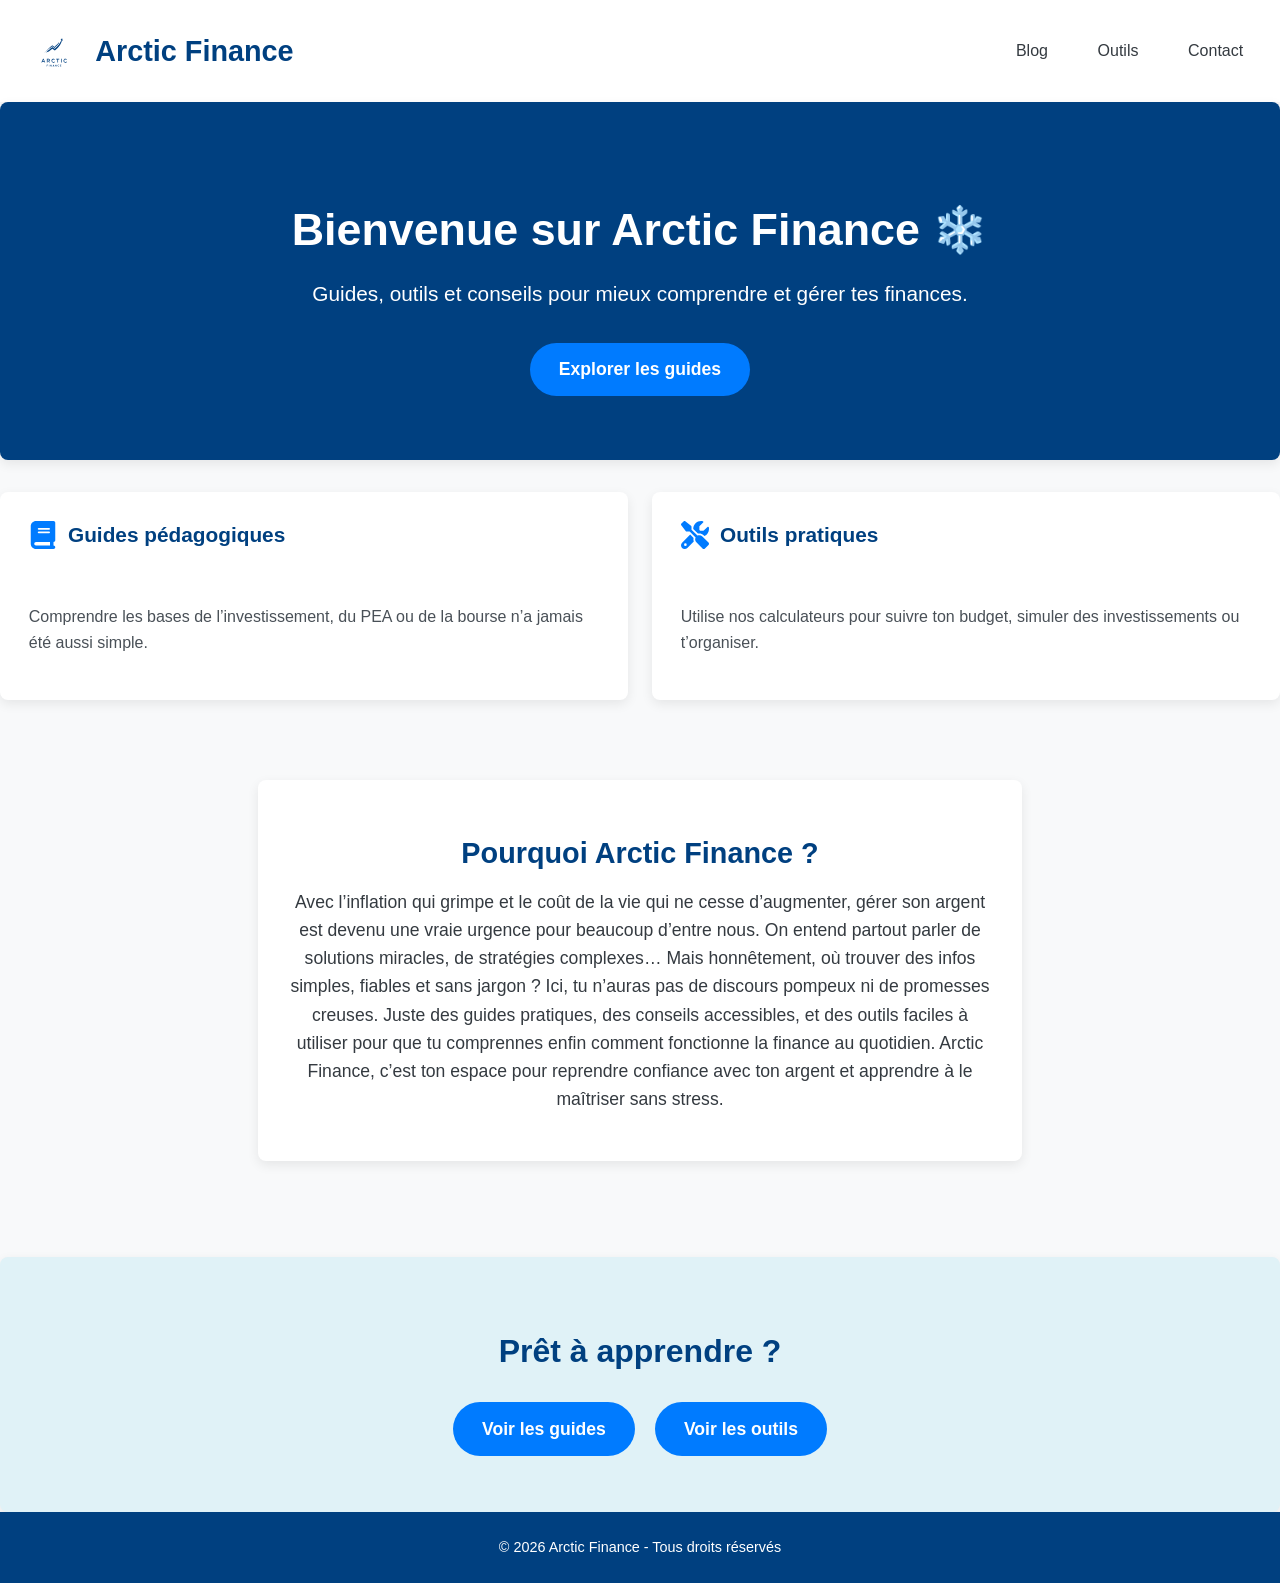
==== commit 13029c77: "Mise à jour SEO + header" ====
--- a/index.html
+++ b/index.html
@@ -3,7 +3,9 @@
 <head>
     <meta charset="UTF-8" />
     <meta name="viewport" content="width=device-width, initial-scale=1" />
-    <title>Bienvenue - Arctic Finance</title>
+    <title>Arctic Finance | Guides et Outils pour comprendre la Bourse</title>
+<meta name="description" content="Arctic Finance vous aide à comprendre la bourse, investir simplement et gérer vos finances grâce à des guides clairs et des outils pratiques.">
+
     <link rel="stylesheet" href="style.css" />
 
     <link rel="icon" type="image/x-icon" href="/favicon/favicon.ico">
--- a/style.css
+++ b/style.css
@@ -11,6 +11,25 @@
     --box-shadow: 0 4px 12px rgba(0, 0, 0, 0.08); /* Ombre légère pour les cartes */
     --border-radius: 8px;
     --transition-speed: 0.3s;
+
+    /* Nouvelles variables (ou renommage pour clarté) mappées à vos couleurs existantes */
+    --primary-color: var(--arctic-blue-dark);
+    --primary-color-light: var(--arctic-blue-light);
+    --heading-color: var(--arctic-blue-dark);
+    --text-color-light: var(--text-color); /* Pour les textes secondaires */
+    --card-background: var(--white);
+    --border-color: #e0e0e0; /* Une couleur de bordure plus douce */
+    --accent-color: var(--arctic-blue-medium); /* Pour les liens ou éléments secondaires */
+
+    /* Variables pour le mode sombre (si vous les implémentez un jour) - GARDÉES ICI POUR INFO, MAIS INACTIVES SANS CODE JS OU MEDIA QUERY */
+    --dark-background-color: #1a1a1a;
+    --dark-text-color: #e0e0e0;
+    --dark-heading-color: #e0f2f7;
+    --dark-card-background: #2c2c2c;
+    --dark-border-color: #444;
+    --dark-primary-color: #007bff;
+    --dark-primary-color-light: #004080;
+    --dark-accent-color: #90caf9;
 }
 
 /* Styles généraux */
@@ -39,7 +58,6 @@
     }
 }
 
-
 a {
     color: var(--arctic-blue-medium);
     text-decoration: none;
@@ -93,18 +111,17 @@
     }
 }
 
-
 .logo-container {
     display: flex;
     align-items: center;
     gap: 0.7rem;
 }
 
-.site-logo {
-    height: 115px; /* Taille du logo */
-    width: auto;
-    border-radius: 50%; /* Si tu veux un effet rond */
-}
+.site-logo { height: 60px; width: auto; }
+@media (max-width: 480px){
+  .site-logo { height: 35px; }
+}
+
 
 .site-title-text {
     font-size: 1.8rem;
@@ -185,7 +202,7 @@
     transform: translateY(-2px); /* Léger effet de soulèvement */
 }
 
-/* --- Sections Features et Cards --- */
+/* --- Sections Features et Cards sur la page d'accueil --- */
 .features {
     display: grid;
     grid-template-columns: repeat(auto-fit, minmax(280px, 1fr)); /* 3 colonnes flexibles */
@@ -193,7 +210,7 @@
     margin-bottom: 2rem;
 }
 
-.card {
+.card { /* Ceci est pour les cartes GÉNÉRALES, comme sur la page d'accueil */
     background-color: var(--white);
     padding: 1.8rem;
     border-radius: var(--border-radius);
@@ -224,13 +241,13 @@
     color: var(--text-color);
 }
 
+/* Pour les icônes SVG spécifiques sur la page d'accueil (ne s'applique pas aux .blog-post-card) */
 .card-icon {
     width: 28px; /* Taille des icônes SVG */
     height: 28px;
     fill: var(--arctic-blue-medium); /* Couleur de l'icône */
 }
 
-/* Pour le SVG spécifique sur la page d'accueil */
 .features .card svg path {
     fill: var(--arctic-blue-medium);
 }
@@ -288,64 +305,155 @@
     margin-top: auto; /* Pousse le footer en bas de page */
     font-size: 0.9rem;
 }
+footer p { /* Correction pour éviter le padding du main sur le footer */
+    font-size: 0.9rem;
+    color: var(--white);
+    margin: 0;
+}
+
 
 /* --- Styles spécifiques aux pages --- */
 
-/* Page Blog */
-.blog-section h2 {
-    font-size: 2.2rem;
-    text-align: center;
-    margin-bottom: 1rem;
-}
-
-.blog-section .intro {
-    font-size: 1.1rem;
-    text-align: center;
-    margin-bottom: 2rem;
-    color: var(--text-color);
-}
-
-.blog-links {
+/* Page Blog (Vue d'ensemble et liste des derniers articles) */
+/* Contenu principal de la page blog */
+.blog-main-content {
+    padding: 20px;
+    max-width: 1200px; /* Max width for content */
+    margin: 20px auto; /* Center the content */
+    display: flex; /* Use flexbox for overall layout */
+    flex-direction: column; /* Stack sections vertically */
+    gap: 40px; /* Space between sections */
+}
+
+/* Introduction section (h1, p.intro) sur la page blog */
+.blog-main-content section:first-of-type {
+    text-align: center;
+}
+
+.blog-main-content h1 {
+    font-size: 2.5em; /* Utilisez la taille pour le h1 principal de la page */
+    color: var(--primary-color);
+    margin-bottom: 15px;
+    font-weight: 700;
+}
+
+.blog-main-content .intro {
+    font-size: 1.1em; /* Utilisation de la taille existante */
+    color: var(--text-color); /* Utilisation de la couleur de texte par défaut */
+    margin-bottom: 40px;
+    max-width: 800px;
+    margin-left: auto;
+    margin-right: auto;
+}
+
+/* Grille des cartes (Catégories et Derniers Articles utilisent la même structure) */
+.articles-grid {
     display: grid;
-    grid-template-columns: repeat(auto-fit, minmax(250px, 1fr));
-    gap: 1.5rem;
-}
-
-.blog-links .card {
-    display: flex;
-    justify-content: center;
-    align-items: center;
-    text-align: center;
-    font-size: 1.5rem;
+    grid-template-columns: repeat(auto-fit, minmax(300px, 1fr)); /* Crée une grille responsive */
+    gap: 30px; /* Espacement entre les cartes */
+    margin-top: 40px; /* Espace au-dessus de la grille */
+    margin-bottom: 60px; /* Espace après la grille (si elle est suivie d'une autre section) */
+    justify-content: center; /* Centre les éléments de la grille si l'espace le permet */
+}
+
+/* Styles pour les "Blog Post Cards" (utilisées pour les catégories et les articles) */
+.blog-post-card {
+    background-color: var(--card-background);
+    border: 1px solid var(--border-color);
+    border-radius: var(--border-radius); /* Bords légèrement arrondis */
+    overflow: hidden; /* Assure que l'image et le contenu restent dans les bords arrondis */
+    box-shadow: var(--box-shadow); /* Ombre douce pour un effet de profondeur */
+    transition: transform var(--transition-speed) ease, box-shadow var(--transition-speed) ease; /* Transitions douces au survol */
+    display: flex;
+    flex-direction: column; /* Organise le contenu verticalement */
+    height: 100%; /* Important pour que toutes les cartes aient la même hauteur dans la grille */
+}
+
+.blog-post-card:hover {
+    transform: translateY(-8px); /* La carte monte légèrement au survol */
+    box-shadow: 0 10px 25px rgba(0, 0, 0, 0.15); /* Ombre plus prononcée au survol */
+}
+
+/* Lien englobant toute la carte pour la rendre cliquable */
+.blog-post-card .card-link {
+    text-decoration: none;
+    color: inherit; /* Le texte hérite de la couleur de base */
+    display: flex;
+    flex-direction: column;
+    height: 100%;
+}
+
+.blog-post-card .post-thumbnail {
+    width: 100%;
+    height: 200px; /* Hauteur fixe pour toutes les images de carte */
+    object-fit: cover; /* L'image couvre la zone sans déformation */
+    border-bottom: 1px solid var(--border-color); /* Petite séparation visuelle */
+}
+
+.blog-post-card .post-content {
+    padding: 20px;
+    flex-grow: 1; /* Permet au contenu de prendre l'espace restant dans la carte */
+    display: flex;
+    flex-direction: column;
+}
+
+.blog-post-card h2, /* Pour les titres des cartes de catégorie (Guides, Actualités) */
+.blog-post-card h3 { /* Pour les titres des cartes d'articles récents */
+    font-size: 1.4em; /* Taille du titre de la carte */
+    color: var(--heading-color); /* Couleur foncée pour le titre */
+    margin-top: 0;
+    margin-bottom: 10px;
+    line-height: 1.3;
+}
+
+.blog-post-card p {
+    font-size: 0.95em;
+    color: var(--text-color-light); /* Couleur de texte plus douce */
+    line-height: 1.6;
+    margin-bottom: 15px;
+    flex-grow: 1; /* Pour que les paragraphes prennent la place nécessaire */
+}
+
+.blog-post-card .post-category {
+    display: inline-block;
+    background-color: var(--primary-color-light); /* Couleur de fond pour la pastille de catégorie */
+    color: var(--primary-color); /* Couleur du texte pour la pastille */
+    padding: 6px 12px;
+    border-radius: 20px; /* Bords très arrondis pour la pastille */
+    font-size: 0.75em;
+    font-weight: 600; /* Plus gras */
+    text-transform: uppercase; /* Tout en majuscules */
+    letter-spacing: 0.5px;
+    margin-bottom: 15px; /* Espace sous la pastille */
+}
+
+.blog-post-card .read-more {
+    display: block;
+    text-align: right; /* Aligne le lien à droite dans la carte */
+    color: var(--accent-color); /* Couleur du lien "Lire l'article" */
     font-weight: 600;
-    color: var(--arctic-blue-dark);
-    height: 120px; /* Hauteur fixe pour les cartes de catégorie */
-    transition: background-color var(--transition-speed) ease;
-}
-
-.blog-links .card:hover {
-    background-color: var(--arctic-blue-light);
-}
-
-.blog-links .card-link {
-    text-decoration: none;
-    color: inherit;
-}
-
-.blog-links .card.disabled {
-    opacity: 0.6;
-    cursor: not-allowed;
-    background-color: var(--medium-gray);
-    color: var(--dark-gray);
-}
-
-.blog-links .card.disabled:hover {
-    transform: none;
-    box-shadow: var(--box-shadow);
-    background-color: var(--medium-gray); /* Pas de changement de couleur au survol */
-}
-
-/* Page Outils */
+    font-size: 0.9em;
+    margin-top: auto; /* Pousse le lien vers le bas de la carte */
+    padding-top: 10px; /* Espace au-dessus du lien */
+}
+
+.blog-post-card .read-more:hover {
+    text-decoration: underline;
+    color: var(--primary-color); /* Couleur plus foncée au survol du lien */
+}
+
+/* Section des derniers articles */
+.blog-articles h2 {
+    text-align: center;
+    font-size: 2em;
+    color: var(--primary-color);
+    margin-top: 60px; /* Espace au-dessus du titre */
+    margin-bottom: 30px;
+    font-weight: 700;
+}
+
+
+/* --- Page Outils --- */
 .outil-interets {
     background-color: var(--white);
     padding: 2rem;
@@ -412,7 +520,7 @@
     color: var(--arctic-blue-dark);
 }
 
-/* Page Contact */
+/* --- Page Contact --- */
 #contact-form {
     background-color: var(--white);
     padding: 2rem;
@@ -494,6 +602,7 @@
     margin: 0;
 }
 
+/* --- Modale --- */
 #modal {
     position: fixed;
     top: 0;
@@ -542,7 +651,7 @@
 }
 
 
-/* Page Guides et Articles (Général) */
+/* --- Page Guides et Articles (Général pour les listes et contenu d'articles) --- */
 .page-intro {
     background-color: var(--arctic-blue-light);
     padding: 2rem 1.5rem;
@@ -563,16 +672,16 @@
     color: var(--text-color);
 }
 
-/* Listes d'articles/guides */
+/* Listes d'articles/guides (si vous avez une page blog-guides.html ou blog-actualites.html qui liste les articles) */
 .actus-liste,
-.guides-list { /* J'ai ajouté .guides-list pour la cohérence future */
+.guides-list {
     display: grid;
     gap: 1.5rem;
+    grid-template-columns: repeat(auto-fit, minmax(300px, 1fr)); /* Nouvelle grille pour ces listes */
 }
 
 .actus-liste .preview,
-.guides-list .preview,
-.guides-list .card {
+.guides-list .preview {
     background-color: var(--white);
     padding: 1.5rem;
     border-radius: var(--border-radius);
@@ -582,23 +691,20 @@
 }
 
 .actus-liste .preview:hover,
-.guides-list .preview:hover,
-.guides-list .card:hover {
+.guides-list .preview:hover {
     transform: translateY(-5px);
     box-shadow: 0 6px 16px rgba(0, 0, 0, 0.12);
 }
 
 .actus-liste .preview h2,
-.guides-list .preview h2,
-.guides-list .card h2 {
+.guides-list .preview h2 {
     font-size: 1.5rem;
     margin-top: 0;
     color: var(--arctic-blue-dark);
 }
 
 .actus-liste .preview p,
-.guides-list .preview p,
-.guides-list .card p {
+.guides-list .preview p {
     font-size: 1rem;
     color: var(--text-color);
     margin-bottom: 1rem;
@@ -668,60 +774,56 @@
     font-weight: 600;
 }
 
-/* Réinitialisation des styles inline pour laisser le CSS prendre le dessus */
-/* C'est important car les styles inline ont une priorité plus élevée */
-/* Ceci s'assure que même si des styles inline subsistaient, le CSS prendrait le dessus.
-   Cependant, l'objectif est de les retirer complètement du HTML. */
-#why-arctic,
-.contact-form-container,
-.guides-container,
-.outils-container {
-    max-width: 900px;
-    margin: 2rem auto !important;
-    padding: 2rem !important;
-    border-radius: var(--border-radius) !important;
-    box-shadow: var(--box-shadow) !important;
-    background-color: var(--white) !important;
-    color: var(--text-color) !important;
-    font-family: inherit !important;
-}
-
-/* Spécifique pour le main des pages qui avaient des styles inline */
-body > nav + main {
-    max-width: 900px;
-    margin: 2rem auto;
-    padding: 0 1.5rem;
-}
-
-/* Adapter les styles h1 des pages de contenu */
-body > nav + main h1 {
-    font-size: 2.2rem !important;
-    color: var(--arctic-blue-dark) !important;
-    margin-bottom: 1.5rem !important;
-    text-align: left !important;
-}
-
-/* Adapter les styles de grille des pages de contenu */
-body > nav + main > div {
-    display: grid !important;
-    gap: 1.5rem !important;
+/* --- Styles pour les ancres et correctifs divers --- */
+/* Nouveaux styles pour le logo cliquable */
+.logo-link {
+    text-decoration: none;
+    color: inherit;
+    display: flex;
+    align-items: center;
+    padding: 0.5rem 0;
+}
+
+.logo-link:hover .site-title-text {
+    color: var(--arctic-blue-medium);
 }
 
 /* Enlève les styles inline des ancres dans les cartes */
-.card a {
+.card a { /* Ceci s'applique aux cartes générales sur la page d'accueil */
     text-decoration: none !important;
     color: inherit !important;
     display: block !important;
 }
 
-/* Correction pour le footer des pages de contenu */
-footer p {
-    font-size: 0.9rem;
-    color: var(--white);
-    margin: 0;
-}
-
-/* Styles Responsives */
+/* Correction pour les classes .card et .preview qui étaient parfois utilisées de manière interchangeable */
+/* Assurez-vous que .blog-links .card n'existe plus dans le HTML.
+    Si oui, cette règle ne devrait pas s'appliquer car .blog-post-card est plus spécifique */
+/* Pour info, le HTML que je vous ai donné utilise .blog-post-card pour les catégories aussi */
+.blog-links .card.disabled { /* Si vous réutilisez la classe card avec un état disabled */
+    opacity: 0.6;
+    cursor: not-allowed;
+    background-color: var(--medium-gray);
+    color: var(--dark-gray);
+}
+
+.blog-links .card.disabled:hover {
+    transform: none;
+    box-shadow: var(--box-shadow);
+    background-color: var(--medium-gray);
+}
+
+
+/* --- Styles Responsives --- */
+@media (max-width: 992px) {
+    .articles-grid {
+        grid-template-columns: repeat(auto-fit, minmax(280px, 1fr));
+        gap: 25px;
+    }
+    .blog-post-card .post-thumbnail {
+        height: 180px;
+    }
+}
+
 @media (max-width: 768px) {
     .main-header {
         flex-direction: column;
@@ -754,6 +856,42 @@
     .cta h2 {
         font-size: 1.8rem;
     }
+
+    /* Spécifique à la page blog sur mobile */
+    .blog-main-content h1 {
+        font-size: 2.2em;
+    }
+    .blog-main-content .intro {
+        font-size: 1em;
+    }
+    .articles-grid {
+        grid-template-columns: 1fr; /* Une seule colonne sur mobile pour toutes les grilles d'articles/catégories */
+        gap: 20px;
+    }
+    .blog-post-card .post-thumbnail {
+        height: 160px;
+    }
+    .blog-post-card h2,
+    .blog-post-card h3 {
+        font-size: 1.2em;
+    }
+    .blog-post-card p {
+        font-size: 0.9em;
+    }
+
+    /* Ajustements pour les listes d'articles/guides sur mobile (blog-guides.html, blog-actualites.html) */
+    .actus-liste,
+    .guides-list {
+        grid-template-columns: 1fr;
+    }
+    .actus-liste .preview h2,
+    .guides-list .preview h2 {
+        font-size: 1.4rem;
+    }
+    .actus-liste .preview p,
+    .guides-list .preview p {
+        font-size: 0.9em;
+    }
 }
 
 @media (max-width: 480px) {
@@ -773,10 +911,10 @@
         padding: 0.6rem 1.2rem;
         font-size: 1rem;
     }
-    .card h2 {
+    .card h2 { /* S'applique aux cartes générales de la page d'accueil */
         font-size: 1.2rem;
     }
-    .card p {
+    .card p { /* S'applique aux cartes générales de la page d'accueil */
         font-size: 0.9rem;
     }
     .outil-interets input,
@@ -791,269 +929,4 @@
         padding: 0.7rem;
         font-size: 0.9rem;
     }
-}
-
-/* --- Nouveaux styles pour le logo cliquable --- */
-.logo-link {
-    text-decoration: none; 
-    color: inherit; 
-    display: flex; 
-    align-items: center; 
-    padding: 0.5rem 0; 
-}
-
-.logo-link:hover .site-title-text {
-    color: var(--arctic-blue-medium); 
-}
-
-/* --- Blog Page Specific Styles --- */
-
-/* Main content area for the blog */
-.blog-main-content {
-    padding: 20px; /* Adjust as needed */
-    max-width: 1200px; /* Max width for content */
-    margin: 20px auto; /* Center the content */
-    display: flex; /* Use flexbox for overall layout */
-    flex-direction: column; /* Stack sections vertically */
-    gap: 40px; /* Space between sections */
-}
-
-/* Introduction section (h1, p.intro, blog-links) */
-.blog-main-content section:first-of-type {
-    text-align: center;
-}
-
-.blog-main-content h1 {
-    font-size: 2.8em; /* Larger title for the main page heading */
-    color: var(--primary-color); /* Assuming you have a primary color variable */
-    margin-bottom: 15px;
-    font-weight: 700;
-}
-
-.blog-main-content .intro {
-    font-size: 1.2em;
-    color: var(--text-color-light); /* Lighter text for intro */
-    margin-bottom: 40px;
-    max-width: 800px;
-    margin-left: auto;
-    margin-right: auto;
-}
-
-/* Category Cards (Guides, Actualités) */
-.blog-links {
-    display: flex;
-    justify-content: center;
-    gap: 30px; /* Space between cards */
-    flex-wrap: wrap; /* Allow cards to wrap on smaller screens */
-    margin-bottom: 50px;
-}
-
-.blog-links .card-link {
-    text-decoration: none; /* Remove underline from links */
-    color: inherit; /* Inherit text color */
-}
-
-.blog-links .card {
-    background-color: var(--card-background); /* Card background color */
-    border-radius: 10px;
-    padding: 30px;
-    text-align: center;
-    box-shadow: 0 4px 15px rgba(0, 0, 0, 0.1);
-    transition: transform 0.3s ease, box-shadow 0.3s ease;
-    width: 250px; /* Fixed width for cards */
-    display: flex; /* Enable flexbox for vertical alignment */
-    flex-direction: column; /* Stack h2 and p vertically */
-    align-items: center; /* Center items horizontally */
-    min-height: 180px; /* Minimum height for cards */
-    justify-content: center; /* Center content vertically */
-    border: 1px solid var(--border-color); /* Light border */
-}
-
-.blog-links .card:hover {
-    transform: translateY(-5px); /* Lift effect on hover */
-    box-shadow: 0 6px 20px rgba(0, 0, 0, 0.15);
-}
-
-.blog-links .card h2 {
-    font-size: 1.8em;
-    margin-top: 15px; /* Space between icon and text */
-    margin-bottom: 0;
-    display: flex;
-    align-items: center;
-    justify-content: center;
-    color: var(--heading-color); /* Assuming a heading color variable */
-}
-
-.blog-links .card-icon {
-    width: 60px; /* Adjust icon size */
-    height: 60px;
-    margin-right: 10px; /* Space between icon and text */
-}
-
-/* Adjust SVG fill color for dark theme if necessary */
-@media (prefers-color-scheme: dark) {
-    .blog-links .card-icon path.st0 { /* Assuming st0 is the class for the main path in your SVG */
-        fill: var(--text-color); /* Change SVG icon color for dark mode */
-    }
-}
-
-
-/* Latest Articles Section */
-.blog-articles h2 {
-    text-align: center;
-    font-size: 2.2em;
-    color: var(--primary-color);
-    margin-bottom: 30px;
-    font-weight: 700;
-}
-
-.articles-grid {
-    display: grid;
-    grid-template-columns: repeat(auto-fit, minmax(300px, 1fr)); /* Responsive grid */
-    gap: 30px; /* Space between articles */
-    justify-content: center; /* Center grid items if they don't fill the row */
-}
-
-.blog-post-card {
-    background-color: var(--card-background);
-    border-radius: 10px;
-    box-shadow: 0 4px 15px rgba(0, 0, 0, 0.08);
-    overflow: hidden; /* Ensures image corners are rounded */
-    transition: transform 0.3s ease, box-shadow 0.3s ease;
-    display: flex;
-    flex-direction: column;
-}
-
-.blog-post-card:hover {
-    transform: translateY(-5px);
-    box-shadow: 0 6px 20px rgba(0, 0, 0, 0.12);
-}
-
-.blog-post-card .post-thumbnail {
-    width: 100%;
-    height: 200px; /* Fixed height for thumbnails */
-    object-fit: cover; /* Ensures image covers the area without distortion */
-    display: block; /* Remove extra space below image */
-}
-
-.blog-post-card .post-content {
-    padding: 20px;
-    flex-grow: 1; /* Allows content to take up remaining space */
-    display: flex;
-    flex-direction: column;
-}
-
-.blog-post-card .post-category {
-    display: inline-block;
-    background-color: var(--primary-color-light); /* Lighter version of primary color */
-    color: var(--primary-color);
-    font-weight: bold;
-    padding: 5px 10px;
-    border-radius: 5px;
-    font-size: 0.85em;
-    margin-bottom: 10px;
-}
-
-.blog-post-card h3 {
-    font-size: 1.5em;
-    color: var(--heading-color);
-    margin-top: 0;
-    margin-bottom: 10px;
-    line-height: 1.3;
-}
-
-.blog-post-card p {
-    font-size: 0.95em;
-    color: var(--text-color-light);
-    line-height: 1.6;
-    margin-bottom: 20px;
-    flex-grow: 1; /* Allow paragraph to push 'read more' to bottom */
-}
-
-.blog-post-card .read-more {
-    display: inline-block;
-    color: var(--accent-color); /* Use an accent color for links */
-    text-decoration: none;
-    font-weight: bold;
-    transition: color 0.3s ease;
-    align-self: flex-start; /* Align link to the start */
-}
-
-.blog-post-card .read-more:hover {
-    color: var(--primary-color); /* Change color on hover */
-    text-decoration: underline;
-}
-
-/* Responsive adjustments */
-@media (max-width: 768px) {
-    .blog-main-content h1 {
-        font-size: 2.2em;
-    }
-
-    .blog-main-content .intro {
-        font-size: 1em;
-    }
-
-    .blog-links {
-        flex-direction: column; /* Stack cards vertically on small screens */
-        align-items: center;
-    }
-
-    .blog-links .card {
-        width: 80%; /* Make cards wider on small screens */
-        max-width: 300px; /* Limit max width */
-    }
-
-    .blog-articles h2 {
-        font-size: 1.8em;
-    }
-
-    .articles-grid {
-        grid-template-columns: 1fr; /* Single column layout on small screens */
-    }
-}
-
-/* Dark mode adjustments (if you have a dark mode toggle or media query) */
-@media (prefers-color-scheme: dark) {
-    .blog-main-content {
-        background-color: var(--dark-background-color);
-        color: var(--dark-text-color);
-    }
-
-    .blog-main-content h1,
-    .blog-articles h2,
-    .blog-links .card h2,
-    .blog-post-card h3 {
-        color: var(--dark-heading-color);
-    }
-
-    .blog-main-content .intro,
-    .blog-post-card p {
-        color: var(--dark-text-color-light);
-    }
-
-    .blog-links .card,
-    .blog-post-card {
-        background-color: var(--dark-card-background);
-        box-shadow: 0 4px 15px rgba(255, 255, 255, 0.05);
-        border: 1px solid var(--dark-border-color);
-    }
-
-    .blog-links .card:hover,
-    .blog-post-card:hover {
-        box-shadow: 0 6px 20px rgba(255, 255, 255, 0.08);
-    }
-
-    .blog-post-card .post-category {
-        background-color: var(--dark-primary-color-light);
-        color: var(--dark-primary-color);
-    }
-
-    .blog-post-card .read-more {
-        color: var(--dark-accent-color);
-    }
-
-    .blog-post-card .read-more:hover {
-        color: var(--dark-primary-color);
-    }
 }
